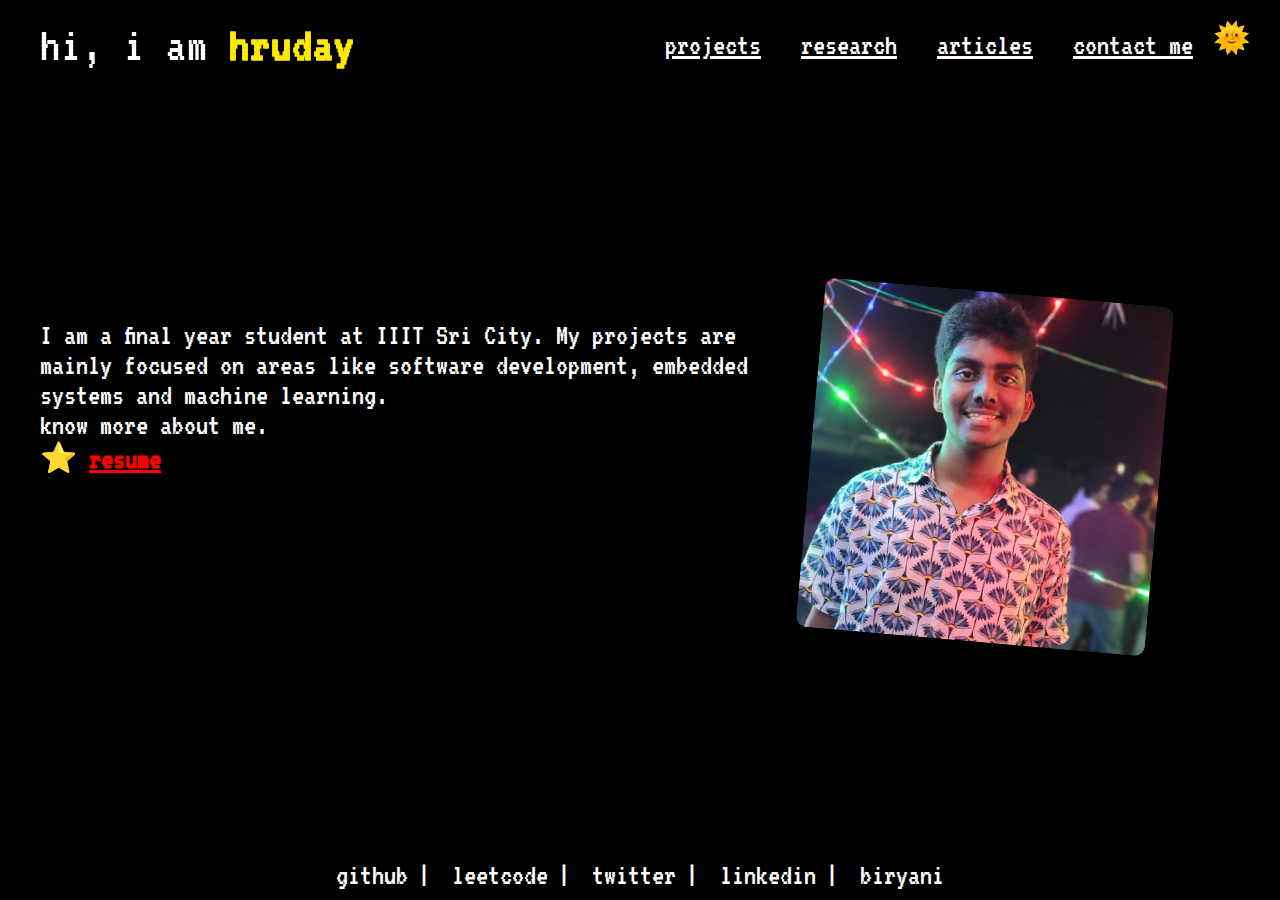
==== index.html @ 8af22229 "website revamp" ====
<!DOCTYPE html>
<html lang="en">
<head>
    <meta charset="UTF-8">
    <meta name="viewport" content="width=device-width, initial-scale=1.0">
    <link rel="preconnect" href="https://fonts.googleapis.com">
    <link rel="preconnect" href="https://fonts.gstatic.com" crossorigin>
    <link href="https://fonts.googleapis.com/css2?family=VT323&display=swap" rel="stylesheet">
    <link rel="icon" href="data:image/svg+xml,<svg xmlns=%22http://www.w3.org/2000/svg%22 viewBox=%220 0 100 100%22><text y=%22.9em%22 font-size=%2290%22>👾</text></svg>">

    <link rel="stylesheet" href="style.css">
    <title>hruday.</title>
</head>
<body>

    <!-- navbar  -->
    <div class="navbar">        
        <div class="intro">hi, i am 
            <span class="name">
                <a href="/">hruday</a>
            </span>
        </div>
        <div class="nav-elements">
            <button id="darkModeToggle" class="dark-mode-toggle">🌞</button> 
            <a href="/contact.html" class="contact">contact me</a>
            <a href="/articles.html" class="contact">articles</a>
            <a href="/research.html" class="contact">research</a>
            <a href="/projects.html" class="contact">projects</a>
        </div>
    </div>

    <!-- content -->
    <div class="body">
        <!-- <div class="about">


            <div class="abouta">i am a final year student, electronics and communication.</div>
            <div class="abouta">i mainly work on web dev, embedded systems and computer vision.</div>
            <div class="abouta">learning rn - game dev</div>
        </div>


        <div class="section">
            <div>know more about me.</div>⭐ 
            <a href="https://drive.google.com/file/d/1HcD0pKnGyK_5XUhvWXsGpqHpHE_IjP5P/view?usp=drive_link" target="_blank"style="color: red;">resume</a>
        </div>

        <div class="section">

            <div class="section-list">
                my interests :
                <span> 🏎️</span>|
                <span> 🎮</span>|
                <span> 🏓</span>|
                <span> 📽️</span>|
                <span> 🏋️</span>|
                <span> 🧳</span>
            </div>

        </div> -->
        <div class="about">
            I am a final year student at IIIT Sri City. My projects are mainly focused on areas like software development, embedded systems and machine learning.
            <div class="section">
                <div>know more about me.</div>⭐ 
                <a href="https://drive.google.com/file/d/1HcD0pKnGyK_5XUhvWXsGpqHpHE_IjP5P/view?usp=drive_link" target="_blank"style="color: red;">resume</a>
            </div>
        </div>
        <div class="image-container">

            <img  class="image" src="/hruday.jpeg" alt="its me mario">
        </div>

    </div>

    
    <div class="footer">
        <a href="https://github.com/HrudayGurijala" target="_blank">github</a>|
        <a href="https://leetcode.com/u/HrudayGurijala/" target="_blank">leetcode</a>|
        <a href="https://x.com/hrudaygg" target="_blank">twitter</a>|
        <a href="https://www.linkedin.com/in/hruday-gurijala-61b472248/" target="_blank">linkedin</a>|
        <a href="https://buymeacoffee.com/gurijalahrk" target="_blank">biryani</a>
    </div>
</body>

<script>
    document.getElementById('darkModeToggle').addEventListener('click', () => {
        // Toggle the 'dark-mode' class on the body
        document.body.classList.toggle('light-mode');
        
        // Update button icon based on theme
        const isDarkMode = document.body.classList.contains('light-mode');
        document.getElementById('darkModeToggle').textContent = isDarkMode ? '🌓' : '🌞';
    });
    
</script>
</html>
---- style.css ----
*{
    margin: 0;
    padding: 0;
    font-family: "VT323", sans-serif;
    font-weight: 400;
    font-style: normal;
    font-size: 30px;
}

/* style.css */
html{
    min-height: 100vh;
}

body {
    margin: 0;
    font-family: 'VT323', monospace;
    background-color: #000000; 
    color: #ffffff; 
    min-height: 100vh;
    display: flex;
    flex-direction: column;
}

body.light-mode {
    background-color: #ffffff;
    color: #000000;
}

body.light-mode a {
    color: #000000;
}

body.light-mode a:hover {
    color: #697565;
}

a {
    text-decoration: underline;
    color: #ffffff;
}

a:hover {
    color: #697565; 
    text-decoration: underline;
}

.name a {
    color: #FFEA00;
    font-weight: 700;
    text-decoration: none;
    font-size: 50px;
}
body.light-mode .name a{
    color: #FFEA00;
}

.navbar {
    position: sticky; /* Or use fixed */
    top: 0;
    display: flex;
    padding: 20px 0;
    background-color: #000000;
}
body.light-mode .navbar{
    background-color: #ffffff;
}

.nav-elements {
    flex: 1;
    display: block;
    padding:  0 30px;
    align-items: center;
}
body.light-mode .nav-elements{
    background-color: #ffffff;
}

.contact{
    font-size: 30px;
    cursor: pointer;
    flex: 1;
    float: right;
    padding: 5px;
    padding: 0 20px;
    padding-top: 10px;
}
.intro {
    font-size: 50px;
    letter-spacing: 1px;
    color: #FFFFFF;
    padding: 0 40px;
}
body.light-mode .intro{
    color: #000000;
}
.dark-mode-toggle {
    background: none;
    border: none;
    font-size: 30px;
    cursor: pointer;
    float: right;
}

.body {
    padding: 20px;
    flex: 1;
    display: flex;
    flex-direction: row;
    justify-content: center;
    align-items: center;
}

.about {
    height: 300px;
    /* width: 600px; */
    flex: 1;
    margin: 20px;
    display: flex;
    flex-direction: column;
}
.image-container{
    padding-right: 100px;
}
.image{
    height: 350px;
    width: 350px;
    border-radius: 3%;
    transform: rotate(5deg)
}

.section a {
    font-size: 30px;
    font-weight: bold;
    flex: 1;
}

.section-list span {
    font-size: 30px;
    margin-right: 5px;
}
.section-list span a{
    text-decoration: none;
}
/* .working{
    margin-top: 10px;
}

.working a{
    text-decoration: none;
}  */
.project{
    margin-top: 15px;
}
.project a{
    text-decoration: none;
}

.footer {
    bottom: 0;
    right: 0;
    left: 0;
    width: 100%;
    padding: 10px 0;
    text-align: center;
}

.footer a {
    margin: 0 10px;
    font-size: 30px;
    text-decoration: none;
}

.footer a:hover {
    text-decoration: none;
}
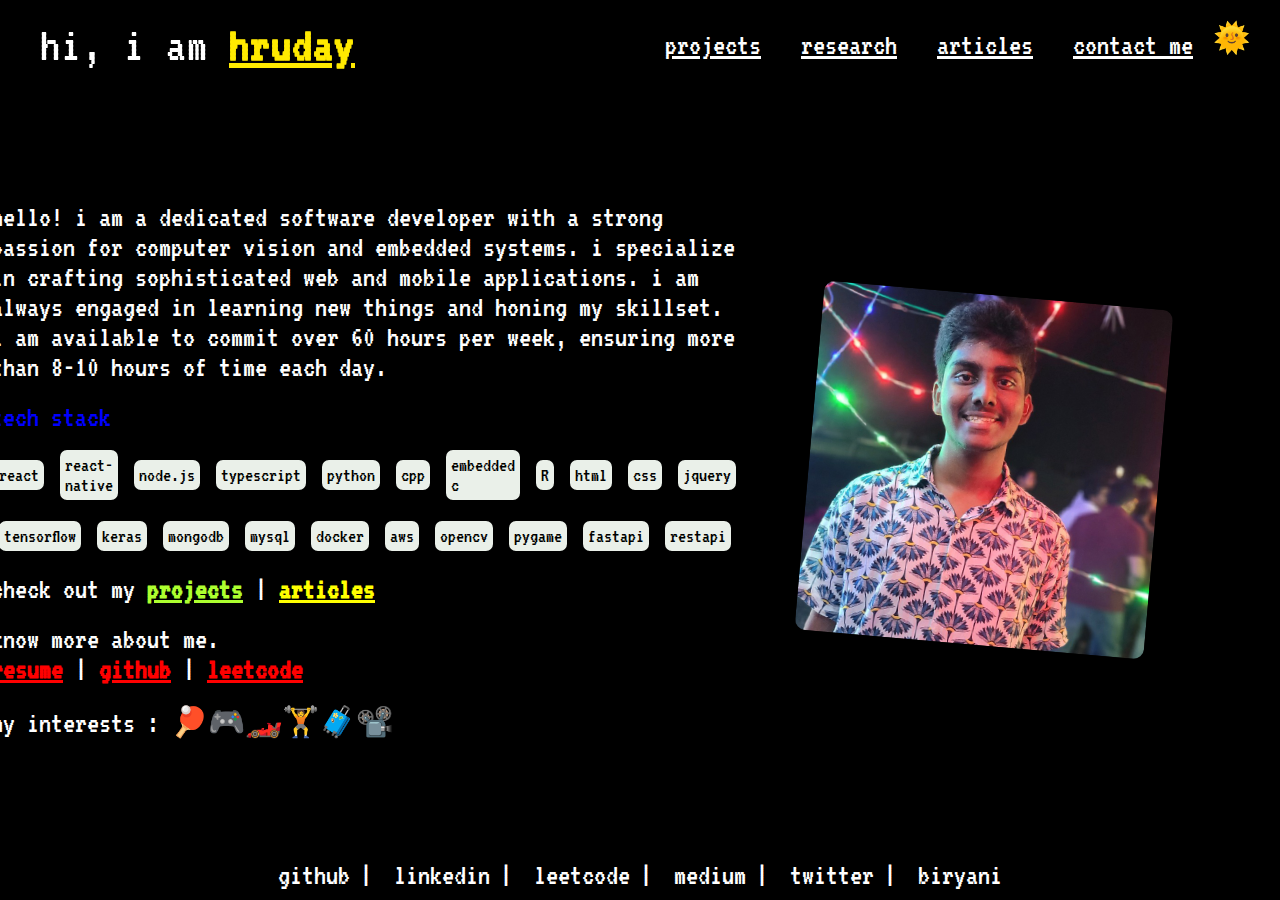
==== commit 63ee36c6: "penultimate commit v1.0" ====
--- a/index.html
+++ b/index.html
@@ -6,14 +6,13 @@
     <link rel="preconnect" href="https://fonts.googleapis.com">
     <link rel="preconnect" href="https://fonts.gstatic.com" crossorigin>
     <link href="https://fonts.googleapis.com/css2?family=VT323&display=swap" rel="stylesheet">
+    <link rel="stylesheet" href="style.css">
     <link rel="icon" href="data:image/svg+xml,<svg xmlns=%22http://www.w3.org/2000/svg%22 viewBox=%220 0 100 100%22><text y=%22.9em%22 font-size=%2290%22>👾</text></svg>">
-
-    <link rel="stylesheet" href="style.css">
     <title>hruday.</title>
 </head>
 <body>
 
-    <!-- navbar  -->
+    <!-- navbar -->
     <div class="navbar">        
         <div class="intro">hi, i am 
             <span class="name">
@@ -31,66 +30,116 @@
 
     <!-- content -->
     <div class="body">
-        <!-- <div class="about">
-
-
-            <div class="abouta">i am a final year student, electronics and communication.</div>
-            <div class="abouta">i mainly work on web dev, embedded systems and computer vision.</div>
-            <div class="abouta">learning rn - game dev</div>
+        <div class="about">
+            hello! i am a dedicated software developer with a strong passion for computer vision and embedded systems. i specialize in crafting sophisticated web and mobile applications. i am always engaged in learning new things and honing my skillset. i am available to commit over 60 hours per week, ensuring more than 8-10 hours of time each day. 
+            <!-- <div class="section">
+                <img width="" src="https://github-readme-stats.vercel.app/api/top-langs/?username=HrudayGurijala&layout=compact&hide_title=1&card_width=300&hide=html" alt="Top language used in my repos" />
+            </div> -->
+            <div class="section">
+                <p style="color: blue;">tech stack</p>
+                <div class="card-tags">
+                    <p class="tag">react</p>
+                    <p class="tag">react-native</p>
+                    <p class="tag">node.js</p>
+                    <p class="tag">typescript</p>
+                    <p class="tag">python</p>
+                    <p class="tag">cpp</p>
+                    <p class="tag">embedded c</p>
+                    <p class="tag">R</p>
+                    <p class="tag">html</p>
+                    <p class="tag">css</p>
+                    <p class="tag">jquery</p>
+                </div>
+                <div class="card-tags">
+                    <p class="tag">tensorflow</p>
+                    <p class="tag">keras</p>
+                    <p class="tag">mongodb</p>
+                    <p class="tag">mysql</p>
+                    <p class="tag">docker</p>
+                    <p class="tag">aws</p>
+                    <p class="tag">opencv</p>
+                    <p class="tag">pygame</p>
+                    <p class="tag">fastapi</p>
+                    <p class="tag">restapi</p>
+                </div>
+            </div>
+            <div class="section">
+                check out my <a href="/projects.html" style="color: greenyellow;">projects</a> |
+                <a href="/articles.html" style="color: yellow;">articles</a> 
+            </div>
+            
+            <div class="section">
+                <div>know more about me.</div> 
+                <a href="https://drive.google.com/file/d/1YWACPNla4M6Yv0a2W__RfoY5WJqYKq2-/view?usp=sharing" target="_blank" style="color: red;">resume</a> |
+                <a href="https://github.com/HrudayGurijala" target="_blank" style="color: red;">github</a> |
+                <a href="https://leetcode.com/u/HrudayGurijala/" target="_blank" style="color: red;">leetcode</a>
+                
+            </div>
+            
+                        <div class="section">
+                            my interests : 🏓🎮🏎️🏋️🧳📽️
+                        </div>
         </div>
 
-
-        <div class="section">
-            <div>know more about me.</div>⭐ 
-            <a href="https://drive.google.com/file/d/1HcD0pKnGyK_5XUhvWXsGpqHpHE_IjP5P/view?usp=drive_link" target="_blank"style="color: red;">resume</a>
-        </div>
-
-        <div class="section">
-
-            <div class="section-list">
-                my interests :
-                <span> 🏎️</span>|
-                <span> 🎮</span>|
-                <span> 🏓</span>|
-                <span> 📽️</span>|
-                <span> 🏋️</span>|
-                <span> 🧳</span>
-            </div>
-
-        </div> -->
-        <div class="about">
-            I am a final year student at IIIT Sri City. My projects are mainly focused on areas like software development, embedded systems and machine learning.
-            <div class="section">
-                <div>know more about me.</div>⭐ 
-                <a href="https://drive.google.com/file/d/1HcD0pKnGyK_5XUhvWXsGpqHpHE_IjP5P/view?usp=drive_link" target="_blank"style="color: red;">resume</a>
+        <!-- Flipping image container -->
+        <div class="image-container">
+            <div class="flip-card">
+                <div class="flip-card-inner">
+                    <div class="flip-card-front">
+                        <img class="image" src="/hruday.jpeg" alt="Image 1">
+                    </div>
+                    <div class="flip-card-back">
+                        <img class="image" src="/image.png" alt="Image 2">
+                    </div>
+                </div>
             </div>
         </div>
-        <div class="image-container">
-
-            <img  class="image" src="/hruday.jpeg" alt="its me mario">
-        </div>
-
     </div>
 
-    
+    <!-- footer -->
     <div class="footer">
         <a href="https://github.com/HrudayGurijala" target="_blank">github</a>|
+        <a href="https://www.linkedin.com/in/hruday-gurijala-61b472248/" target="_blank">linkedin</a>|
         <a href="https://leetcode.com/u/HrudayGurijala/" target="_blank">leetcode</a>|
+        <a href="https://medium.com/@gurijalahruday" target="_blank">medium</a>|
         <a href="https://x.com/hrudaygg" target="_blank">twitter</a>|
-        <a href="https://www.linkedin.com/in/hruday-gurijala-61b472248/" target="_blank">linkedin</a>|
         <a href="https://buymeacoffee.com/gurijalahrk" target="_blank">biryani</a>
     </div>
 </body>
 
 <script>
+    //document.getElementById('darkModeToggle').addEventListener('click', () => {
+    //    document.body.classList.toggle('light-mode');
+    //    const isDarkMode = document.body.classList.contains('light-mode');
+    //    document.getElementById('darkModeToggle').textContent = isDarkMode ? '🌓' : '🌞';
+    //});
+
     document.getElementById('darkModeToggle').addEventListener('click', () => {
-        // Toggle the 'dark-mode' class on the body
+        // Toggle the 'light-mode' class
         document.body.classList.toggle('light-mode');
-        
-        // Update button icon based on theme
-        const isDarkMode = document.body.classList.contains('light-mode');
-        document.getElementById('darkModeToggle').textContent = isDarkMode ? '🌓' : '🌞';
+    
+        // Check if 'light-mode' is active
+        const isLightMode = document.body.classList.contains('light-mode');
+    
+        // Update the toggle button text
+        document.getElementById('darkModeToggle').textContent = isLightMode ? '🌓' : '🌞';
+    
+        // Save the current theme in localStorage
+        localStorage.setItem('theme', isLightMode ? 'light' : 'dark');
+    });
+    
+    // Apply the saved theme on page load
+    window.addEventListener('DOMContentLoaded', () => {
+        const savedTheme = localStorage.getItem('theme');
+    
+        if (savedTheme === 'light') {
+            document.body.classList.add('light-mode');
+            document.getElementById('darkModeToggle').textContent = '🌓';
+        } else {
+            document.body.classList.remove('light-mode');
+            document.getElementById('darkModeToggle').textContent = '🌞';
+        }
     });
     
 </script>
-</html>+</html>
--- a/style.css
+++ b/style.css
@@ -1,4 +1,4 @@
-*{
+* {
     margin: 0;
     padding: 0;
     font-family: "VT323", sans-serif;
@@ -8,7 +8,7 @@
 }
 
 /* style.css */
-html{
+html {
     min-height: 100vh;
 }
 
@@ -48,35 +48,34 @@
 .name a {
     color: #FFEA00;
     font-weight: 700;
-    text-decoration: none;
+    text-decoration: underline;
     font-size: 50px;
 }
-body.light-mode .name a{
+
+body.light-mode .name a {
     color: #FFEA00;
 }
 
 .navbar {
-    position: sticky; /* Or use fixed */
+    position: sticky; 
     top: 0;
     display: flex;
     padding: 20px 0;
     background-color: #000000;
 }
-body.light-mode .navbar{
+
+body.light-mode .navbar {
     background-color: #ffffff;
 }
 
 .nav-elements {
     flex: 1;
     display: block;
-    padding:  0 30px;
-    align-items: center;
-}
-body.light-mode .nav-elements{
-    background-color: #ffffff;
-}
-
-.contact{
+    padding: 0 30px;
+    align-items: center;
+}
+
+.contact {
     font-size: 30px;
     cursor: pointer;
     flex: 1;
@@ -85,15 +84,18 @@
     padding: 0 20px;
     padding-top: 10px;
 }
+
 .intro {
     font-size: 50px;
     letter-spacing: 1px;
     color: #FFFFFF;
     padding: 0 40px;
 }
-body.light-mode .intro{
+
+body.light-mode .intro {
     color: #000000;
 }
+
 .dark-mode-toggle {
     background: none;
     border: none;
@@ -112,21 +114,86 @@
 }
 
 .about {
-    height: 300px;
-    /* width: 600px; */
     flex: 1;
     margin: 20px;
     display: flex;
     flex-direction: column;
 }
-.image-container{
+/* Flipping card styles */
+.image-container {
+    display: flex;
+    justify-content: center;
+    align-items: center;
+    margin: 50px;
+}
+
+.flip-card {
+    background-color: transparent;
+    width: 350px;
+    height: 350px;
+    perspective: 1000px; /* Allows the 3D effect */
+}
+
+.flip-card-inner {
+    position: relative;
+    width: 100%;
+    height: 100%;
+    text-align: center;
+    transition: transform 0.6s;
+    transform-style: preserve-3d;
+}
+
+.flip-card:hover .flip-card-inner {
+    transform: rotateY(180deg); /* Flips the card */
+}
+
+.flip-card-front,
+.flip-card-back {
+    position: absolute;
+    width: 100%;
+    height: 100%;
+    backface-visibility: hidden; /* Hides the back side when facing front */
+    border-radius: 10px;
+}
+
+.flip-card-front {
+    display: flex;
+    justify-content: center;
+    align-items: center;
+}
+
+.flip-card-back {
+    transform: rotateY(180deg); /* Positions the back side */
+    display: flex;
+    justify-content: center;
+    align-items: center;
+}
+
+.image {
+    height: 100%;
+    width: 100%;
+    border-radius: 10px;
+}
+
+/* Updated styles for image-container */
+.image-container {
     padding-right: 100px;
-}
-.image{
+    display: flex; /* Ensures images are side by side */
+    gap: 20px; /* Adds space between images */
+}
+
+.image {
     height: 350px;
     width: 350px;
     border-radius: 3%;
-    transform: rotate(5deg)
+    transform: rotate(5deg);
+}
+.section{
+    margin-top: 20px;
+
+}
+.section img{
+    padding-left: 300px;
 }
 
 .section a {
@@ -135,26 +202,155 @@
     flex: 1;
 }
 
-.section-list span {
-    font-size: 30px;
-    margin-right: 5px;
-}
-.section-list span a{
-    text-decoration: none;
-}
-/* .working{
+
+/* projects */
+
+.project {
+    padding: 20px;
+    flex: 1;
+}
+
+.project h1{
+    padding: 0 20px;
+    font-size: 40px;
+    font-weight: 200;
+}
+.card-container{
+    display: grid;
+    grid-template-columns: repeat(2, 400px); /* Two cards per row, responsive */
+    gap: 100px; /* Space between cards */
+    padding: 10px; /* Padding around the container */
+    justify-content: center;
+}
+
+.cards {
+    width: 400px; /* Ensures cards fit within the grid column */
+    height: 500px; /* Fixed height for each card */
+    border: 1px solid #FFEA00; /* Border for visualization */
+    border-radius: 10px; /* Rounded corners */
+    box-shadow: 0 4px 6px rgba(0, 0, 0, 0.1); /* Shadow for depth */
+}
+
+.card-image {
+    width: 400px;
+    height: 250px;
+    background-color: #697565;
+    border-radius: 10px 10px 0 0 ;
+}
+.card-image img{
+    width: 400px;
+    height: 250px;
+    border-radius: 10px 10px 0 0 ;
+
+}
+
+.card-title h3{
+    font-size: 30px;
+    padding:0 15px;
+}
+
+.card-description{
+    word-wrap: break-word; /* Ensures long words wrap to the next line */
+    overflow-wrap: break-word; /* Compatibility for browsers */
+    white-space: normal; /* Ensures the text wraps instead of staying in one line */
+    color: #697565;
+    padding: 0 15px;
+}
+
+.card-tags {
+    display: flex;
+    margin-top: 15px;
+    justify-content: center;
+    align-items: center;
+    gap: 10px;
+    word-wrap: break-word; /* Ensures long words wrap to the next line */
+    overflow-wrap: break-word; 
+}
+
+.card-tags p {
+    background-color: #eaf0e9;
+    padding: 5px;
+    font-size: 20px;
+    color: #000000;
+    border-radius: 10px;
+    border: solid #000000;
+}
+
+.card-buttons {
+    padding: 0 30px;
+    margin-top: 15px;
+    margin-bottom: 50px;
+    display: flex;
+    justify-content: center;
+    align-items: center;
+    gap: 50px;
+}
+.card-buttons button{
+    background-color: #FFEA00;
+    padding:  7px 20px;
+    border-radius: 20px;
+}
+
+/* research */
+
+
+.research {
+    padding: 20px;
+    flex: 1;
+}
+
+.research h1{
+    padding: 0 20px;
+    font-size: 40px;
+    font-weight: 200;
+}
+
+.research-element {
+    margin-top: 30px;
+    display: flex;
+    flex-direction: row;
+    padding: 0 20px;
+}
+
+.research-content{
+    flex: 1;
+}
+.research-image img{
+    height: 300px;
+    width: 300px;
+    background-color: #697565;
+    border-radius: 10px;
+}
+
+
+
+.contact-content{
+    width: 700px;
+    padding-left: 20px;
+}
+
+.contact-content h1{
+    font-size: 60px;
+    color: aqua;
+}
+
+.contact-mail a{
+    font-size: 25px;
+    color: #697565;
     margin-top: 10px;
 }
 
-.working a{
-    text-decoration: none;
-}  */
-.project{
-    margin-top: 15px;
-}
-.project a{
-    text-decoration: none;
-}
+
+
+
+
+
+
+
+
+
+
+
 
 .footer {
     bottom: 0;
@@ -173,4 +369,4 @@
 
 .footer a:hover {
     text-decoration: none;
-}+}
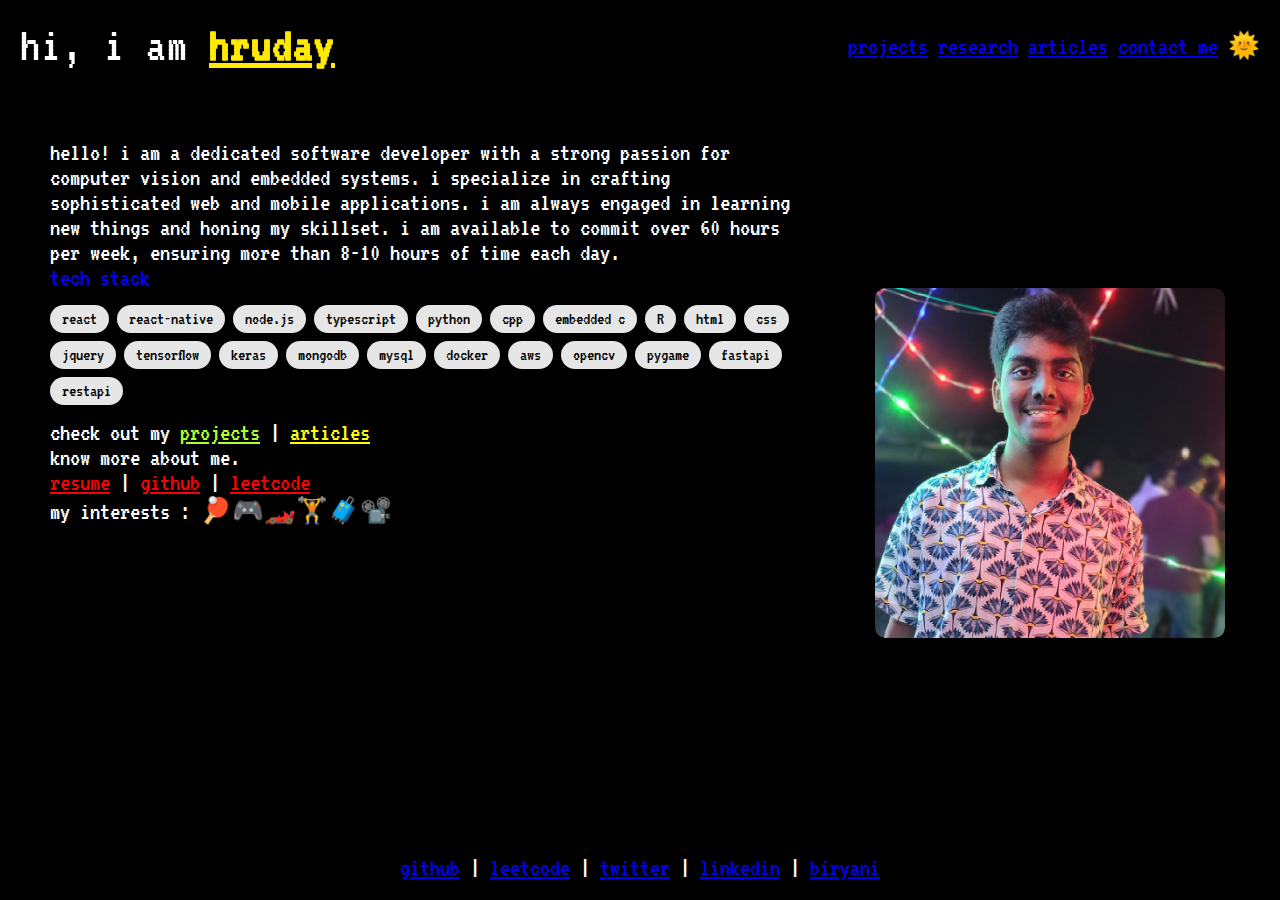
==== commit 323ee46f: "added responsiveness" ====
--- a/index.html
+++ b/index.html
@@ -20,21 +20,18 @@
             </span>
         </div>
         <div class="nav-elements">
+            <a href="/projects.html" class="contact">projects</a>
+            <a href="/research.html" class="contact">research</a>
+            <a href="/articles.html" class="contact">articles</a>
+            <a href="/contact.html" class="contact">contact me</a>
             <button id="darkModeToggle" class="dark-mode-toggle">🌞</button> 
-            <a href="/contact.html" class="contact">contact me</a>
-            <a href="/articles.html" class="contact">articles</a>
-            <a href="/research.html" class="contact">research</a>
-            <a href="/projects.html" class="contact">projects</a>
         </div>
     </div>
 
     <!-- content -->
-    <div class="body">
+    <div class="body" style="margin: 10px;">
         <div class="about">
             hello! i am a dedicated software developer with a strong passion for computer vision and embedded systems. i specialize in crafting sophisticated web and mobile applications. i am always engaged in learning new things and honing my skillset. i am available to commit over 60 hours per week, ensuring more than 8-10 hours of time each day. 
-            <!-- <div class="section">
-                <img width="" src="https://github-readme-stats.vercel.app/api/top-langs/?username=HrudayGurijala&layout=compact&hide_title=1&card_width=300&hide=html" alt="Top language used in my repos" />
-            </div> -->
             <div class="section">
                 <p style="color: blue;">tech stack</p>
                 <div class="card-tags">
@@ -49,8 +46,6 @@
                     <p class="tag">html</p>
                     <p class="tag">css</p>
                     <p class="tag">jquery</p>
-                </div>
-                <div class="card-tags">
                     <p class="tag">tensorflow</p>
                     <p class="tag">keras</p>
                     <p class="tag">mongodb</p>
@@ -76,9 +71,9 @@
                 
             </div>
             
-                        <div class="section">
-                            my interests : 🏓🎮🏎️🏋️🧳📽️
-                        </div>
+            <div class="section">
+                my interests : 🏓🎮🏎️🏋️🧳📽️
+            </div>
         </div>
 
         <!-- Flipping image container -->
@@ -98,40 +93,24 @@
 
     <!-- footer -->
     <div class="footer">
-        <a href="https://github.com/HrudayGurijala" target="_blank">github</a>|
-        <a href="https://www.linkedin.com/in/hruday-gurijala-61b472248/" target="_blank">linkedin</a>|
-        <a href="https://leetcode.com/u/HrudayGurijala/" target="_blank">leetcode</a>|
-        <a href="https://medium.com/@gurijalahruday" target="_blank">medium</a>|
-        <a href="https://x.com/hrudaygg" target="_blank">twitter</a>|
+        <a href="https://github.com/HrudayGurijala" target="_blank">github</a> |
+        <a href="https://leetcode.com/u/HrudayGurijala/" target="_blank">leetcode</a> |
+        <a href="https://x.com/hrudaygg" target="_blank">twitter</a> |
+        <a href="https://www.linkedin.com/in/hruday-gurijala-61b472248/" target="_blank">linkedin</a> |
         <a href="https://buymeacoffee.com/gurijalahrk" target="_blank">biryani</a>
     </div>
 </body>
 
 <script>
-    //document.getElementById('darkModeToggle').addEventListener('click', () => {
-    //    document.body.classList.toggle('light-mode');
-    //    const isDarkMode = document.body.classList.contains('light-mode');
-    //    document.getElementById('darkModeToggle').textContent = isDarkMode ? '🌓' : '🌞';
-    //});
-
     document.getElementById('darkModeToggle').addEventListener('click', () => {
-        // Toggle the 'light-mode' class
         document.body.classList.toggle('light-mode');
-    
-        // Check if 'light-mode' is active
         const isLightMode = document.body.classList.contains('light-mode');
-    
-        // Update the toggle button text
         document.getElementById('darkModeToggle').textContent = isLightMode ? '🌓' : '🌞';
-    
-        // Save the current theme in localStorage
         localStorage.setItem('theme', isLightMode ? 'light' : 'dark');
     });
-    
-    // Apply the saved theme on page load
+
     window.addEventListener('DOMContentLoaded', () => {
         const savedTheme = localStorage.getItem('theme');
-    
         if (savedTheme === 'light') {
             document.body.classList.add('light-mode');
             document.getElementById('darkModeToggle').textContent = '🌓';
@@ -140,6 +119,5 @@
             document.getElementById('darkModeToggle').textContent = '🌞';
         }
     });
-    
 </script>
 </html>
--- a/style.css
+++ b/style.css
@@ -4,10 +4,9 @@
     font-family: "VT323", sans-serif;
     font-weight: 400;
     font-style: normal;
-    font-size: 30px;
-}
-
-/* style.css */
+    font-size: clamp(16px, 2vw, 30px);
+}
+
 html {
     min-height: 100vh;
 }
@@ -27,111 +26,158 @@
     color: #000000;
 }
 
-body.light-mode a {
-    color: #000000;
-}
-
-body.light-mode a:hover {
-    color: #697565;
-}
-
-a {
-    text-decoration: underline;
-    color: #ffffff;
-}
-
-a:hover {
-    color: #697565; 
-    text-decoration: underline;
+/* Navbar styles */
+.navbar {
+    position: sticky;
+    top: 0;
+    display: flex;
+    padding: 20px;
+    background-color: #000000;
+    z-index: 1000;
+    justify-content: space-between;
+    align-items: center;
+    flex-wrap: wrap;
+    gap: 10px;
+}
+
+.intro {
+    font-size: clamp(30px, 4vw, 50px);
+    letter-spacing: 1px;
 }
 
 .name a {
     color: #FFEA00;
     font-weight: 700;
     text-decoration: underline;
-    font-size: 50px;
-}
-
-body.light-mode .name a {
+    font-size: clamp(35px, 5vw, 50px);
+}
+
+/* Card Container and Cards */
+.card-container {
+    display: grid;
+    grid-template-columns: repeat(auto-fit, minmax(350px, 400px));
+    gap: 40px;
+    justify-content: center;
+    padding: 20px;
+}
+
+.cards {
+    background: rgba(255, 255, 255, 0.05);
+    border: 1px solid rgba(255, 234, 0, 0.3);
+    border-radius: 15px;
+    overflow: hidden;
+    transition: transform 0.3s ease, box-shadow 0.3s ease;
+    height: auto;
+    min-height: 500px;
+    backdrop-filter: blur(5px);
+    box-shadow: 0 4px 15px rgba(0, 0, 0, 0.1);
+}
+
+.cards:hover {
+    transform: translateY(-5px);
+    box-shadow: 0 8px 25px rgba(255, 234, 0, 0.2);
+}
+
+.card-image {
+    width: 100%;
+    height: 250px;
+    overflow: hidden;
+}
+
+.card-image img {
+    width: 100%;
+    height: 100%;
+    object-fit: cover;
+    transition: transform 0.3s ease;
+}
+
+.cards:hover .card-image img {
+    transform: scale(1.05);
+}
+
+.card-content {
+    padding: 20px;
+}
+
+h1 {
+    font-size: clamp(2.5rem, 4vw, 3.5rem);
     color: #FFEA00;
-}
-
-.navbar {
-    position: sticky; 
-    top: 0;
-    display: flex;
-    padding: 20px 0;
-    background-color: #000000;
-}
-
-body.light-mode .navbar {
-    background-color: #ffffff;
-}
-
-.nav-elements {
-    flex: 1;
-    display: block;
-    padding: 0 30px;
-    align-items: center;
-}
-
-.contact {
-    font-size: 30px;
+    margin-bottom: 2rem;
+    text-align: center;
+}
+
+.card-title h3 {
+    font-size: clamp(24px, 2.5vw, 30px);
+    margin-bottom: 10px;
+    color: #FFEA00;
+}
+
+.card-description {
+    color: #a0a0a0;
+    margin-bottom: 15px;
+    line-height: 1.4;
+}
+
+.card-tags {
+    display: flex;
+    flex-wrap: wrap;
+    gap: 8px;
+    margin: 15px 0;
+    justify-content: flex-start;
+}
+
+.card-tags p {
+    background-color: rgba(255, 255, 255, 0.9);
+    color: #000000;
+    padding: 5px 12px;
+    border-radius: 20px;
+    font-size: clamp(14px, 1.5vw, 18px);
+    border: none;
+    transition: all 0.3s ease;
+}
+
+.card-tags p:hover {
+    transform: translateY(-2px);
+    box-shadow: 0 2px 8px rgba(255, 255, 255, 0.2);
+}
+
+.card-buttons {
+    display: flex;
+    gap: 20px;
+    justify-content: center;
+    margin-top: 20px;
+}
+
+.card-buttons button {
+    background-color: #FFEA00;
+    padding: 8px 25px;
+    border-radius: 25px;
+    border: none;
     cursor: pointer;
-    flex: 1;
-    float: right;
-    padding: 5px;
-    padding: 0 20px;
-    padding-top: 10px;
-}
-
-.intro {
-    font-size: 50px;
-    letter-spacing: 1px;
-    color: #FFFFFF;
-    padding: 0 40px;
-}
-
-body.light-mode .intro {
-    color: #000000;
-}
-
-.dark-mode-toggle {
-    background: none;
-    border: none;
-    font-size: 30px;
-    cursor: pointer;
-    float: right;
-}
-
-.body {
-    padding: 20px;
-    flex: 1;
-    display: flex;
-    flex-direction: row;
+    transition: all 0.3s ease;
+    font-weight: 500;
+}
+
+.card-buttons button:hover {
+    transform: translateY(-2px);
+    box-shadow: 0 4px 12px rgba(255, 234, 0, 0.3);
+}
+
+/* Image Container with Flip Animation */
+.image-container {
+    display: flex;
     justify-content: center;
     align-items: center;
-}
-
-.about {
-    flex: 1;
-    margin: 20px;
-    display: flex;
-    flex-direction: column;
-}
-/* Flipping card styles */
-.image-container {
-    display: flex;
-    justify-content: center;
-    align-items: center;
-    margin: 50px;
+    padding: 25px;
+    max-width: 350px;
+    width: 100%;
 }
 
 .flip-card {
     background-color: transparent;
     width: 350px;
     height: 350px;
-    perspective: 1000px; /* Allows the 3D effect */
+    perspective: 1000px;
 }
 
 .flip-card-inner {
@@ -139,12 +185,12 @@
     width: 100%;
     height: 100%;
     text-align: center;
-    transition: transform 0.6s;
+    transition: transform 0.8s;
     transform-style: preserve-3d;
 }
 
 .flip-card:hover .flip-card-inner {
-    transform: rotateY(180deg); /* Flips the card */
+    transform: rotateY(180deg);
 }
 
 .flip-card-front,
@@ -152,221 +198,201 @@
     position: absolute;
     width: 100%;
     height: 100%;
-    backface-visibility: hidden; /* Hides the back side when facing front */
+    backface-visibility: hidden;
     border-radius: 10px;
-}
-
-.flip-card-front {
+    overflow: hidden;
+}
+
+.flip-card-back {
+    transform: rotateY(180deg);
+}
+
+.image {
+    width: 100%;
+    height: 100%;
+    object-fit: cover;
+    border-radius: 10px;
+}
+
+.dark-mode-toggle{
+    background-color: #000000;
+    border: #000000;
+}
+
+/* Media Queries */
+@media (max-width: 768px) {
+    .card-container {
+        grid-template-columns: minmax(300px, 1fr);
+        padding: 10px;
+        margin:10px;
+    }
+
+    .cards {
+        margin: 0 auto;
+        width: 100%;
+        max-width: 400px;
+    }
+
+    .image-container {
+        padding: 15px;
+    }
+
+    .flip-card {
+        width: 100%;
+        max-width: 300px;
+        height: 300px;
+    }
+
+    .card-buttons {
+        flex-direction: row;
+        gap: 15px;
+    }
+}
+
+@media (max-width: 480px) {
+    .card-tags {
+        justify-content: center;
+    }
+
+    .card-buttons {
+        flex-direction: column;
+        align-items: center;
+    }
+
+    .card-buttons button {
+        width: 80%;
+    }
+}
+
+/* Utility classes and other styles remain unchanged */
+.body {
+    padding: 20px;
+    flex: 1;
+    display: flex;
+    gap: 30px;
+    max-width: 1400px;
+    margin: 0 auto;
+}
+
+.about {
+    flex: 1;
+    margin: 20px;
+}
+
+.footer {
+    padding: 20px;
+    text-align: center;
+}
+
+/* Dark/Light mode specific styles */
+body.light-mode .navbar {
+    background-color: #ffffff;
+}
+
+body.light-mode .dark-mode-toggle{
+    background-color: #ffffff;
+    border: #ffffff;
+}
+
+body.light-mode .cards {
+    background: rgba(0, 0, 0, 0.02);
+    border-color: rgba(255, 234, 0, 0.5);
+}
+/* Keep the existing body styles */
+.body {
+    padding: 20px;
+    flex: 1;
+    display: flex;
+    gap: 30px;
+    max-width: 1400px;
+    margin: 0 auto;
+}
+
+/* Image container styles */
+.image-container {
     display: flex;
     justify-content: center;
     align-items: center;
-}
-
-.flip-card-back {
-    transform: rotateY(180deg); /* Positions the back side */
-    display: flex;
-    justify-content: center;
-    align-items: center;
-}
-
-.image {
-    height: 100%;
-    width: 100%;
-    border-radius: 10px;
-}
-
-/* Updated styles for image-container */
-.image-container {
-    padding-right: 100px;
-    display: flex; /* Ensures images are side by side */
-    gap: 20px; /* Adds space between images */
-}
-
-.image {
+    padding: 25px;
+    max-width: 350px;
+    width: 100%;
+}
+
+.flip-card {
+    background-color: transparent;
+    width: 350px;
     height: 350px;
-    width: 350px;
-    border-radius: 3%;
-    transform: rotate(5deg);
-}
-.section{
-    margin-top: 20px;
-
-}
-.section img{
-    padding-left: 300px;
-}
-
-.section a {
-    font-size: 30px;
-    font-weight: bold;
+    perspective: 1000px;
+}
+
+/* About section styles */
+.about {
     flex: 1;
-}
-
-
-/* projects */
-
-.project {
-    padding: 20px;
-    flex: 1;
-}
-
-.project h1{
-    padding: 0 20px;
-    font-size: 40px;
-    font-weight: 200;
-}
-.card-container{
-    display: grid;
-    grid-template-columns: repeat(2, 400px); /* Two cards per row, responsive */
-    gap: 100px; /* Space between cards */
-    padding: 10px; /* Padding around the container */
-    justify-content: center;
-}
-
-.cards {
-    width: 400px; /* Ensures cards fit within the grid column */
-    height: 500px; /* Fixed height for each card */
-    border: 1px solid #FFEA00; /* Border for visualization */
-    border-radius: 10px; /* Rounded corners */
-    box-shadow: 0 4px 6px rgba(0, 0, 0, 0.1); /* Shadow for depth */
-}
-
-.card-image {
-    width: 400px;
-    height: 250px;
-    background-color: #697565;
-    border-radius: 10px 10px 0 0 ;
-}
-.card-image img{
-    width: 400px;
-    height: 250px;
-    border-radius: 10px 10px 0 0 ;
-
-}
-
-.card-title h3{
-    font-size: 30px;
-    padding:0 15px;
-}
-
-.card-description{
-    word-wrap: break-word; /* Ensures long words wrap to the next line */
-    overflow-wrap: break-word; /* Compatibility for browsers */
-    white-space: normal; /* Ensures the text wraps instead of staying in one line */
-    color: #697565;
-    padding: 0 15px;
-}
-
-.card-tags {
-    display: flex;
-    margin-top: 15px;
-    justify-content: center;
-    align-items: center;
-    gap: 10px;
-    word-wrap: break-word; /* Ensures long words wrap to the next line */
-    overflow-wrap: break-word; 
-}
-
-.card-tags p {
-    background-color: #eaf0e9;
-    padding: 5px;
-    font-size: 20px;
-    color: #000000;
-    border-radius: 10px;
-    border: solid #000000;
-}
-
-.card-buttons {
-    padding: 0 30px;
-    margin-top: 15px;
-    margin-bottom: 50px;
-    display: flex;
-    justify-content: center;
-    align-items: center;
-    gap: 50px;
-}
-.card-buttons button{
-    background-color: #FFEA00;
-    padding:  7px 20px;
-    border-radius: 20px;
-}
-
-/* research */
-
-
-.research {
-    padding: 20px;
-    flex: 1;
-}
-
-.research h1{
-    padding: 0 20px;
-    font-size: 40px;
-    font-weight: 200;
-}
-
-.research-element {
-    margin-top: 30px;
-    display: flex;
-    flex-direction: row;
-    padding: 0 20px;
-}
-
-.research-content{
-    flex: 1;
-}
-.research-image img{
-    height: 300px;
-    width: 300px;
-    background-color: #697565;
-    border-radius: 10px;
-}
-
-
-
-.contact-content{
-    width: 700px;
-    padding-left: 20px;
-}
-
-.contact-content h1{
-    font-size: 60px;
-    color: aqua;
-}
-
-.contact-mail a{
-    font-size: 25px;
-    color: #697565;
-    margin-top: 10px;
-}
-
-
-
-
-
-
-
-
-
-
-
-
-
-.footer {
-    bottom: 0;
-    right: 0;
-    left: 0;
-    width: 100%;
-    padding: 10px 0;
-    text-align: center;
-}
-
-.footer a {
-    margin: 0 10px;
-    font-size: 30px;
-    text-decoration: none;
-}
-
-.footer a:hover {
-    text-decoration: none;
-}
+    margin: 20px;
+}
+
+/* Media query for tablets and smaller screens */
+@media (max-width: 768px) {
+    .body {
+        flex-direction: column;
+        align-items: center;
+        padding: 10px;
+    }
+
+    .image-container {
+        order: -1; /* This moves the image container to the top */
+        max-width: 100%;
+        padding: 15px;
+    }
+
+    .flip-card {
+        width: 300px;
+        height: 300px;
+    }
+
+    .about {
+        width: 100%;
+        margin: 10px;
+        text-align: center;
+    }
+
+    .section {
+        display: flex;
+        flex-direction: 'center';
+        align-items: center;
+        gap: 10px;
+    }
+
+    .card-tags {
+        justify-content: center;
+    }
+}
+
+/* Media query for mobile devices */
+@media (max-width: 480px) {
+    .body {
+        padding: 5px;
+    }
+
+    .image-container {
+        padding: 10px;
+    }
+
+    .flip-card {
+        width: 250px;
+        height: 250px;
+    }
+
+    .about {
+        margin: 5px;
+    }
+
+    .card-tags {
+        gap: 5px;
+    }
+
+    .card-tags p {
+        font-size: clamp(12px, 1.2vw, 16px);
+        padding: 4px 10px;
+    }
+}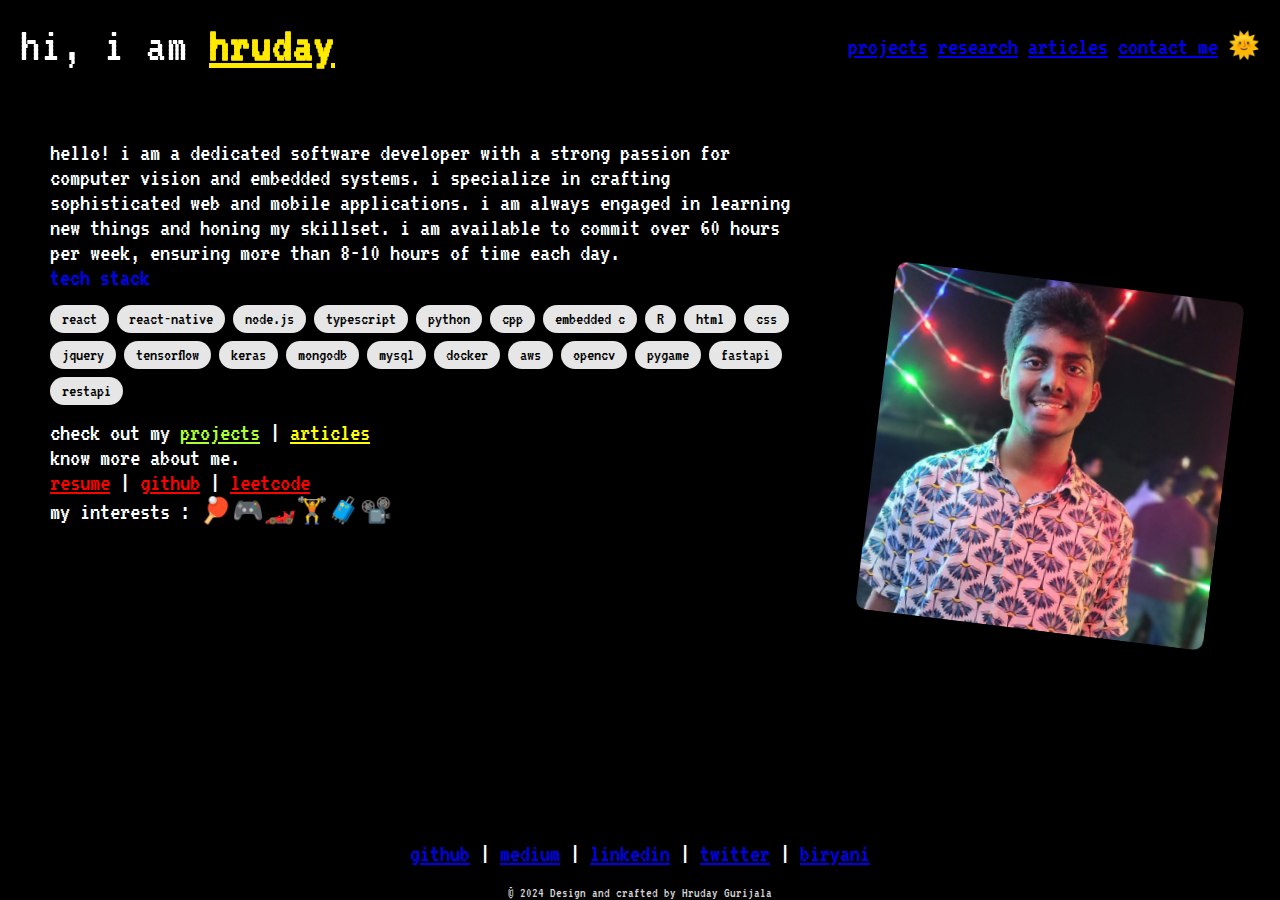
==== commit 9872d094: "final commit v1.0" ====
--- a/index.html
+++ b/index.html
@@ -1,5 +1,6 @@
 <!DOCTYPE html>
 <html lang="en">
+
 <head>
     <meta charset="UTF-8">
     <meta name="viewport" content="width=device-width, initial-scale=1.0">
@@ -7,14 +8,16 @@
     <link rel="preconnect" href="https://fonts.gstatic.com" crossorigin>
     <link href="https://fonts.googleapis.com/css2?family=VT323&display=swap" rel="stylesheet">
     <link rel="stylesheet" href="style.css">
-    <link rel="icon" href="data:image/svg+xml,<svg xmlns=%22http://www.w3.org/2000/svg%22 viewBox=%220 0 100 100%22><text y=%22.9em%22 font-size=%2290%22>👾</text></svg>">
+    <link rel="icon"
+        href="data:image/svg+xml,<svg xmlns=%22http://www.w3.org/2000/svg%22 viewBox=%220 0 100 100%22><text y=%22.9em%22 font-size=%2290%22>👾</text></svg>">
     <title>hruday.</title>
 </head>
+
 <body>
 
     <!-- navbar -->
-    <div class="navbar">        
-        <div class="intro">hi, i am 
+    <div class="navbar">
+        <div class="intro">hi, i am
             <span class="name">
                 <a href="/">hruday</a>
             </span>
@@ -24,14 +27,17 @@
             <a href="/research.html" class="contact">research</a>
             <a href="/articles.html" class="contact">articles</a>
             <a href="/contact.html" class="contact">contact me</a>
-            <button id="darkModeToggle" class="dark-mode-toggle">🌞</button> 
+            <button id="darkModeToggle" class="dark-mode-toggle">🌞</button>
         </div>
     </div>
 
     <!-- content -->
     <div class="body" style="margin: 10px;">
         <div class="about">
-            hello! i am a dedicated software developer with a strong passion for computer vision and embedded systems. i specialize in crafting sophisticated web and mobile applications. i am always engaged in learning new things and honing my skillset. i am available to commit over 60 hours per week, ensuring more than 8-10 hours of time each day. 
+            hello! i am a dedicated software developer with a strong passion for computer vision and embedded systems. i
+            specialize in crafting sophisticated web and mobile applications. i am always engaged in learning new things
+            and honing my skillset. i am available to commit over 60 hours per week, ensuring more than 8-10 hours of
+            time each day.
             <div class="section">
                 <p style="color: blue;">tech stack</p>
                 <div class="card-tags">
@@ -60,17 +66,18 @@
             </div>
             <div class="section">
                 check out my <a href="/projects.html" style="color: greenyellow;">projects</a> |
-                <a href="/articles.html" style="color: yellow;">articles</a> 
+                <a href="/articles.html" style="color: yellow;">articles</a>
             </div>
-            
+
             <div class="section">
-                <div>know more about me.</div> 
-                <a href="https://drive.google.com/file/d/1YWACPNla4M6Yv0a2W__RfoY5WJqYKq2-/view?usp=sharing" target="_blank" style="color: red;">resume</a> |
+                <div>know more about me.</div>
+                <a href="https://drive.google.com/file/d/1YWACPNla4M6Yv0a2W__RfoY5WJqYKq2-/view?usp=sharing"
+                    target="_blank" style="color: red;">resume</a> |
                 <a href="https://github.com/HrudayGurijala" target="_blank" style="color: red;">github</a> |
                 <a href="https://leetcode.com/u/HrudayGurijala/" target="_blank" style="color: red;">leetcode</a>
-                
+
             </div>
-            
+
             <div class="section">
                 my interests : 🏓🎮🏎️🏋️🧳📽️
             </div>
@@ -81,10 +88,10 @@
             <div class="flip-card">
                 <div class="flip-card-inner">
                     <div class="flip-card-front">
-                        <img class="image" src="/hruday.jpeg" alt="Image 1">
+                        <img class="image" src="/assets/hruday.jpeg" alt="Image 1">
                     </div>
                     <div class="flip-card-back">
-                        <img class="image" src="/image.png" alt="Image 2">
+                        <img class="image" src="/assets/flip-image.png" alt="Image 2">
                     </div>
                 </div>
             </div>
@@ -94,11 +101,15 @@
     <!-- footer -->
     <div class="footer">
         <a href="https://github.com/HrudayGurijala" target="_blank">github</a> |
-        <a href="https://leetcode.com/u/HrudayGurijala/" target="_blank">leetcode</a> |
+        <a href="https://medium.com/@gurijalahruday" target="_blank">medium</a> |
+        <a href="https://www.linkedin.com/in/hruday-gurijala-61b472248/" target="_blank">linkedin</a> |
         <a href="https://x.com/hrudaygg" target="_blank">twitter</a> |
-        <a href="https://www.linkedin.com/in/hruday-gurijala-61b472248/" target="_blank">linkedin</a> |
         <a href="https://buymeacoffee.com/gurijalahrk" target="_blank">biryani</a>
     </div>
+    <footer style="text-align: center;  font-size: 14px; color:#d3d3d3;">
+        &copy; 2024 Design and crafted by Hruday Gurijala
+    </footer>
+    
 </body>
 
 <script>
@@ -120,4 +131,5 @@
         }
     });
 </script>
-</html>
+
+</html>--- a/style.css
+++ b/style.css
@@ -178,6 +178,7 @@
     width: 350px;
     height: 350px;
     perspective: 1000px;
+    transform: rotate(7deg);
 }
 
 .flip-card-inner {
@@ -361,6 +362,7 @@
         flex-direction: 'center';
         align-items: center;
         gap: 10px;
+        padding-top: 10px;
     }
 
     .card-tags {
@@ -395,4 +397,196 @@
         font-size: clamp(12px, 1.2vw, 16px);
         padding: 4px 10px;
     }
-}+}
+
+
+
+    /* Add these styles to your existing style.css */
+
+.contact-container {
+    max-width: 1200px;
+    margin: 0 auto;
+    padding: 2rem;
+}
+
+.contact-header {
+    text-align: center;
+    margin-bottom: 3rem;
+}
+
+.contact-header h1 {
+    font-size: 3rem;
+    color: #FFEA00;
+    margin-bottom: 1rem;
+}
+
+.subtitle {
+    font-size: 1.5rem;
+    opacity: 0.8;
+}
+
+.contact-grid {
+    display: grid;
+    grid-template-columns: 1fr 1fr;
+    gap: 2rem;
+}
+
+/* Contact Form Styles */
+.contact-form-container {
+    background: rgba(255, 255, 255, 0.05);
+    border: 1px solid rgba(255, 234, 0, 0.3);
+    border-radius: 15px;
+    padding: 2rem;
+}
+
+.contact-form-container h2 {
+    color: #FFEA00;
+    margin-bottom: 1.5rem;
+}
+
+.contact-form {
+    display: flex;
+    flex-direction: column;
+    gap: 1rem;
+}
+
+.form-group {
+    margin-bottom: 1rem;
+}
+
+.form-group input,
+.form-group select,
+.form-group textarea {
+    width: 100%;
+    padding: 0.8rem;
+    background: rgba(255, 255, 255, 0.1);
+    border: 1px solid rgba(255, 234, 0, 0.3);
+    border-radius: 8px;
+    color: #ffffff;
+    font-family: 'VT323', monospace;
+    font-size: 1.2rem;
+}
+
+.form-group textarea {
+    height: 150px;
+    resize: vertical;
+}
+
+.submit-btn {
+    background-color: #FFEA00;
+    color: #000000;
+    padding: 0.8rem 1.5rem;
+    border: none;
+    border-radius: 25px;
+    cursor: pointer;
+    font-family: 'VT323', monospace;
+    font-size: 1.2rem;
+    transition: all 0.3s ease;
+}
+
+.submit-btn:hover {
+    transform: translateY(-2px);
+    box-shadow: 0 4px 12px rgba(255, 234, 0, 0.3);
+}
+
+/* Contact Info Styles */
+.contact-info {
+    display: flex;
+    flex-direction: column;
+    gap: 1.5rem;
+}
+
+.info-card {
+    background: rgba(255, 255, 255, 0.05);
+    border: 1px solid rgba(255, 234, 0, 0.3);
+    border-radius: 15px;
+    padding: 1.5rem;
+}
+
+.info-card h2 {
+    color: #FFEA00;
+    margin-bottom: 1rem;
+}
+
+.info-card a {
+    color: #ffffff;
+    text-decoration: none;
+    transition: color 0.3s ease;
+}
+
+.info-card a:hover {
+    color: #FFEA00;
+}
+
+.social-links {
+    display: flex;
+    gap: 1rem;
+    flex-wrap: wrap;
+}
+
+.social-link {
+    padding: 0.5rem 1rem;
+    background: rgba(255, 255, 255, 0.1);
+    border-radius: 20px;
+    transition: all 0.3s ease;
+}
+
+.social-link:hover {
+    background: rgba(255, 234, 0, 0.2);
+    transform: translateY(-2px);
+}
+
+.support-btn {
+    display: inline-block;
+    background-color: #FFEA00;
+    color: #000000 !important;
+    padding: 0.8rem 1.5rem;
+    border-radius: 25px;
+    text-align: center;
+    transition: all 0.3s ease;
+}
+
+.support-btn:hover {
+    transform: translateY(-2px);
+    box-shadow: 0 4px 12px rgba(255, 234, 0, 0.3);
+}
+
+/* Responsive Styles */
+@media (max-width: 768px) {
+    .contact-grid {
+        grid-template-columns: 1fr;
+    }
+
+    .contact-container {
+        padding: 1rem;
+    }
+
+    .contact-header h1 {
+        font-size: 2.5rem;
+    }
+
+    .subtitle {
+        font-size: 1.2rem;
+    }
+}
+
+/* Dark/Light mode specific styles */
+body.light-mode .contact-form-container,
+body.light-mode .info-card {
+    background: rgba(0, 0, 0, 0.05);
+}
+
+body.light-mode .form-group input,
+body.light-mode .form-group select,
+body.light-mode .form-group textarea {
+    background: rgba(0, 0, 0, 0.1);
+    color: #000000;
+}
+
+body.light-mode .social-link {
+    background: rgba(0, 0, 0, 0.1);
+}
+
+body.light-mode .info-card a {
+    color: #000000;
+}
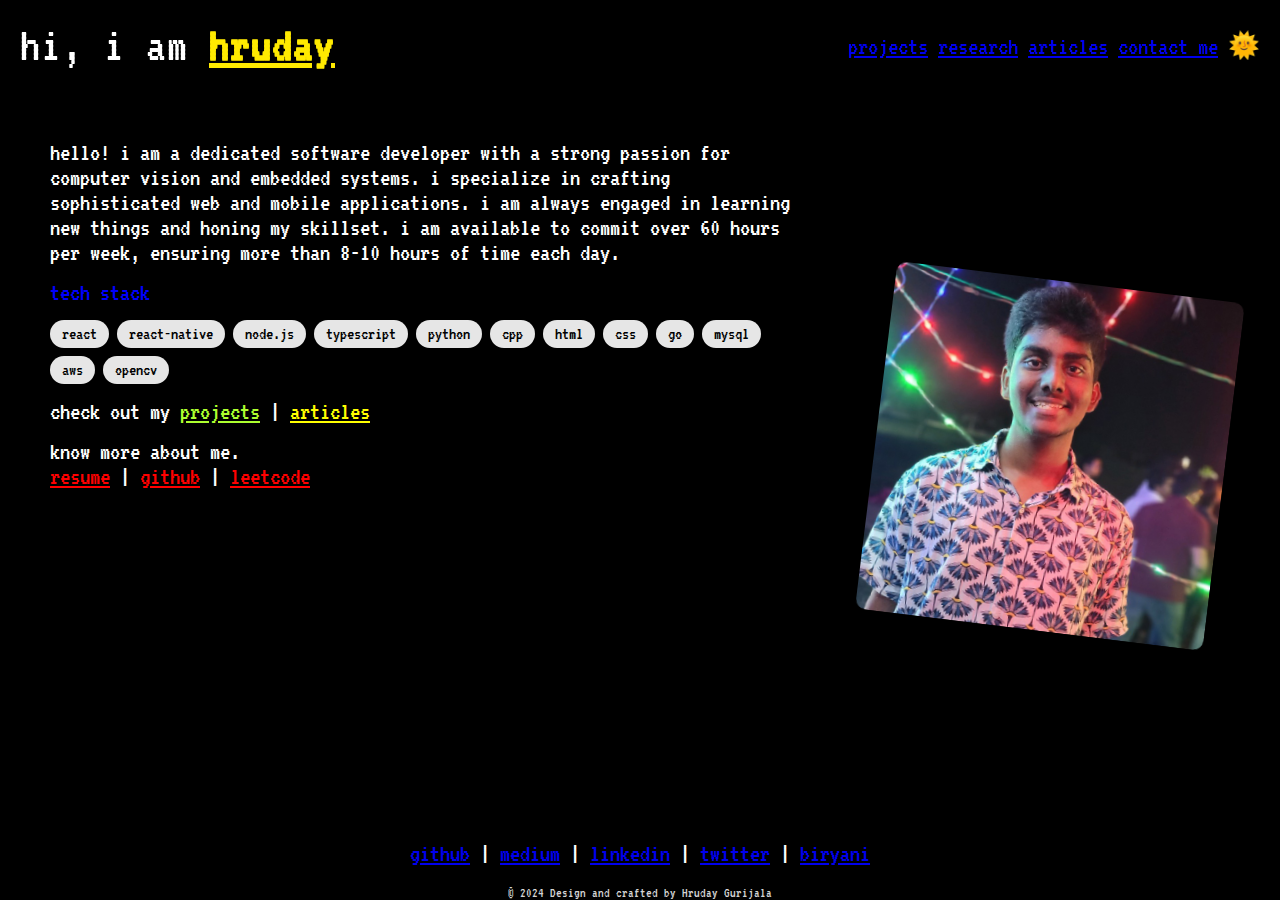
==== commit 1b0bb0fc: "UI changes" ====
--- a/index.html
+++ b/index.html
@@ -33,11 +33,13 @@
 
     <!-- content -->
     <div class="body" style="margin: 10px;">
-        <div class="about">
-            hello! i am a dedicated software developer with a strong passion for computer vision and embedded systems. i
+        <div class="about" >
+            <div style="margin-bottom: 15px;">
+                hello! i am a dedicated software developer with a strong passion for computer vision and embedded systems. i
             specialize in crafting sophisticated web and mobile applications. i am always engaged in learning new things
             and honing my skillset. i am available to commit over 60 hours per week, ensuring more than 8-10 hours of
             time each day.
+            </div>
             <div class="section">
                 <p style="color: blue;">tech stack</p>
                 <div class="card-tags">
@@ -47,21 +49,12 @@
                     <p class="tag">typescript</p>
                     <p class="tag">python</p>
                     <p class="tag">cpp</p>
-                    <p class="tag">embedded c</p>
-                    <p class="tag">R</p>
                     <p class="tag">html</p>
                     <p class="tag">css</p>
-                    <p class="tag">jquery</p>
-                    <p class="tag">tensorflow</p>
-                    <p class="tag">keras</p>
-                    <p class="tag">mongodb</p>
+                    <p class="tag">go</p>
                     <p class="tag">mysql</p>
-                    <p class="tag">docker</p>
                     <p class="tag">aws</p>
                     <p class="tag">opencv</p>
-                    <p class="tag">pygame</p>
-                    <p class="tag">fastapi</p>
-                    <p class="tag">restapi</p>
                 </div>
             </div>
             <div class="section">
@@ -76,10 +69,6 @@
                 <a href="https://github.com/HrudayGurijala" target="_blank" style="color: red;">github</a> |
                 <a href="https://leetcode.com/u/HrudayGurijala/" target="_blank" style="color: red;">leetcode</a>
 
-            </div>
-
-            <div class="section">
-                my interests : 🏓🎮🏎️🏋️🧳📽️
             </div>
         </div>
 
--- a/style.css
+++ b/style.css
@@ -26,13 +26,13 @@
     color: #000000;
 }
 
-/* Navbar styles */
 .navbar {
     position: sticky;
     top: 0;
     display: flex;
     padding: 20px;
-    background-color: #000000;
+    background-color: rgba(0, 0, 0, 0.6); /* Semi-transparent background */
+    backdrop-filter: blur(10px); /* Apply blur effect */
     z-index: 1000;
     justify-content: space-between;
     align-items: center;
@@ -63,7 +63,7 @@
 
 .cards {
     background: rgba(255, 255, 255, 0.05);
-    border: 1px solid rgba(255, 234, 0, 0.3);
+    /* border: 1px solid rgba(255, 234, 0, 0.3); */
     border-radius: 15px;
     overflow: hidden;
     transition: transform 0.3s ease, box-shadow 0.3s ease;
@@ -75,7 +75,7 @@
 
 .cards:hover {
     transform: translateY(-5px);
-    box-shadow: 0 8px 25px rgba(255, 234, 0, 0.2);
+    box-shadow: 0 8px 25px rgba(255, 234, 0, 0.5);
 }
 
 .card-image {
@@ -87,7 +87,6 @@
 .card-image img {
     width: 100%;
     height: 100%;
-    object-fit: cover;
     transition: transform 0.3s ease;
 }
 
@@ -160,7 +159,7 @@
 
 .card-buttons button:hover {
     transform: translateY(-2px);
-    box-shadow: 0 4px 12px rgba(255, 234, 0, 0.3);
+    box-shadow: 0 4px 12px rgba(255, 234, 0, 0.5);
 }
 
 /* Image Container with Flip Animation */
@@ -287,7 +286,8 @@
 
 /* Dark/Light mode specific styles */
 body.light-mode .navbar {
-    background-color: #ffffff;
+    /* background-color: #ffffff; */
+    background-color: rgba(255, 255, 255, 0.6);
 }
 
 body.light-mode .dark-mode-toggle{
@@ -330,6 +330,10 @@
 .about {
     flex: 1;
     margin: 20px;
+}
+
+.section{
+    margin-bottom: 15px;
 }
 
 /* Media query for tablets and smaller screens */
@@ -363,6 +367,7 @@
         align-items: center;
         gap: 10px;
         padding-top: 10px;
+        
     }
 
     .card-tags {
@@ -486,7 +491,7 @@
 
 .submit-btn:hover {
     transform: translateY(-2px);
-    box-shadow: 0 4px 12px rgba(255, 234, 0, 0.3);
+    box-shadow: 0 4px 12px rgba(255, 234, 0, 0.5);
 }
 
 /* Contact Info Styles */
@@ -498,7 +503,7 @@
 
 .info-card {
     background: rgba(255, 255, 255, 0.05);
-    border: 1px solid rgba(255, 234, 0, 0.3);
+    border: 1px solid rgba(255, 234, 0, 0.5);
     border-radius: 15px;
     padding: 1.5rem;
 }
@@ -590,3 +595,26 @@
 body.light-mode .info-card a {
     color: #000000;
 }
+/* For WebKit Browsers (Chrome, Edge, Safari) */
+::-webkit-scrollbar {
+    width: 10px; /* Width of the scrollbar */
+}
+
+::-webkit-scrollbar-track {
+    background: rgba(0, 0, 0, 0.1); /* Background of the scrollbar track */
+}
+
+::-webkit-scrollbar-thumb {
+    background: #888; /* Color of the scrollbar thumb */
+    border-radius: 10px; /* Rounded corners */
+}
+
+::-webkit-scrollbar-thumb:hover {
+    background: #555; /* Thumb color on hover */
+}
+
+/* For Firefox (using scrollbar-width and scrollbar-color) */
+body {
+    scrollbar-width: thin; /* Thin scrollbar */
+    scrollbar-color: #888 #f1f1f1; /* Thumb color and track color */
+}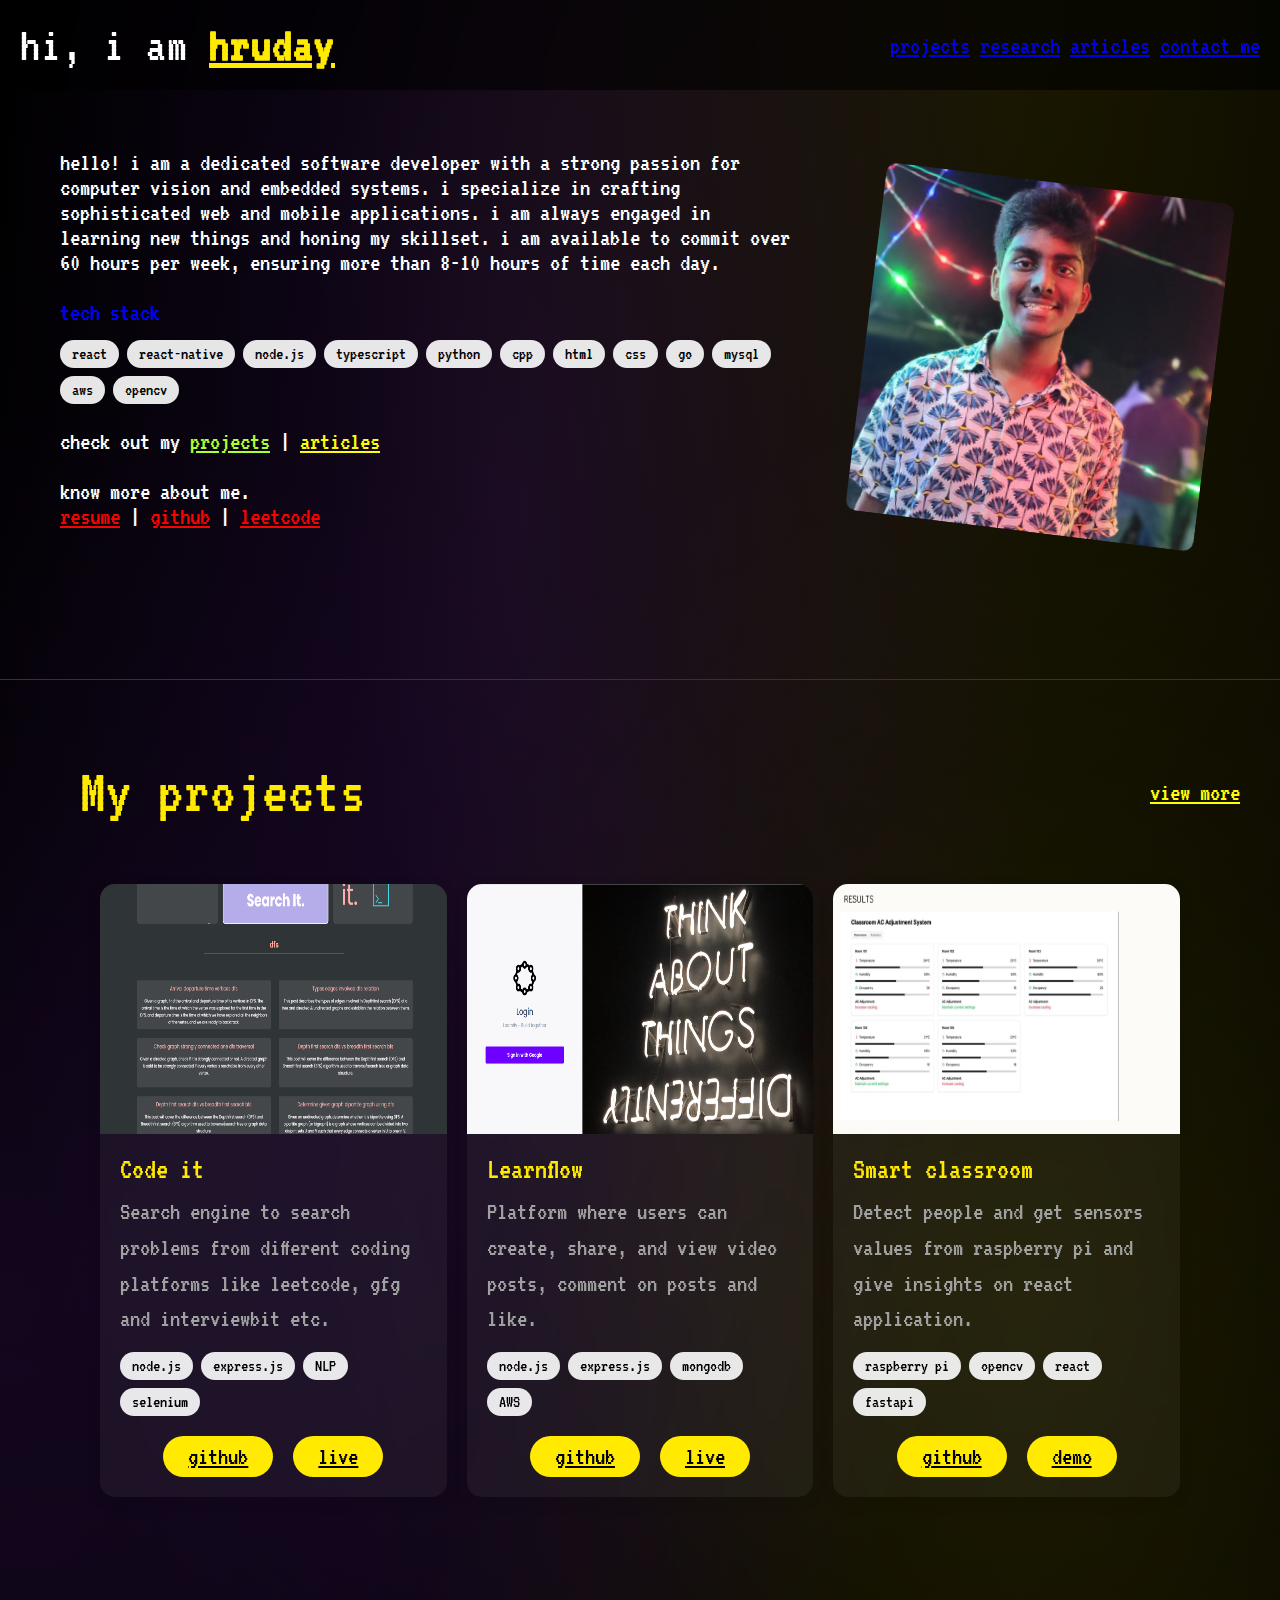
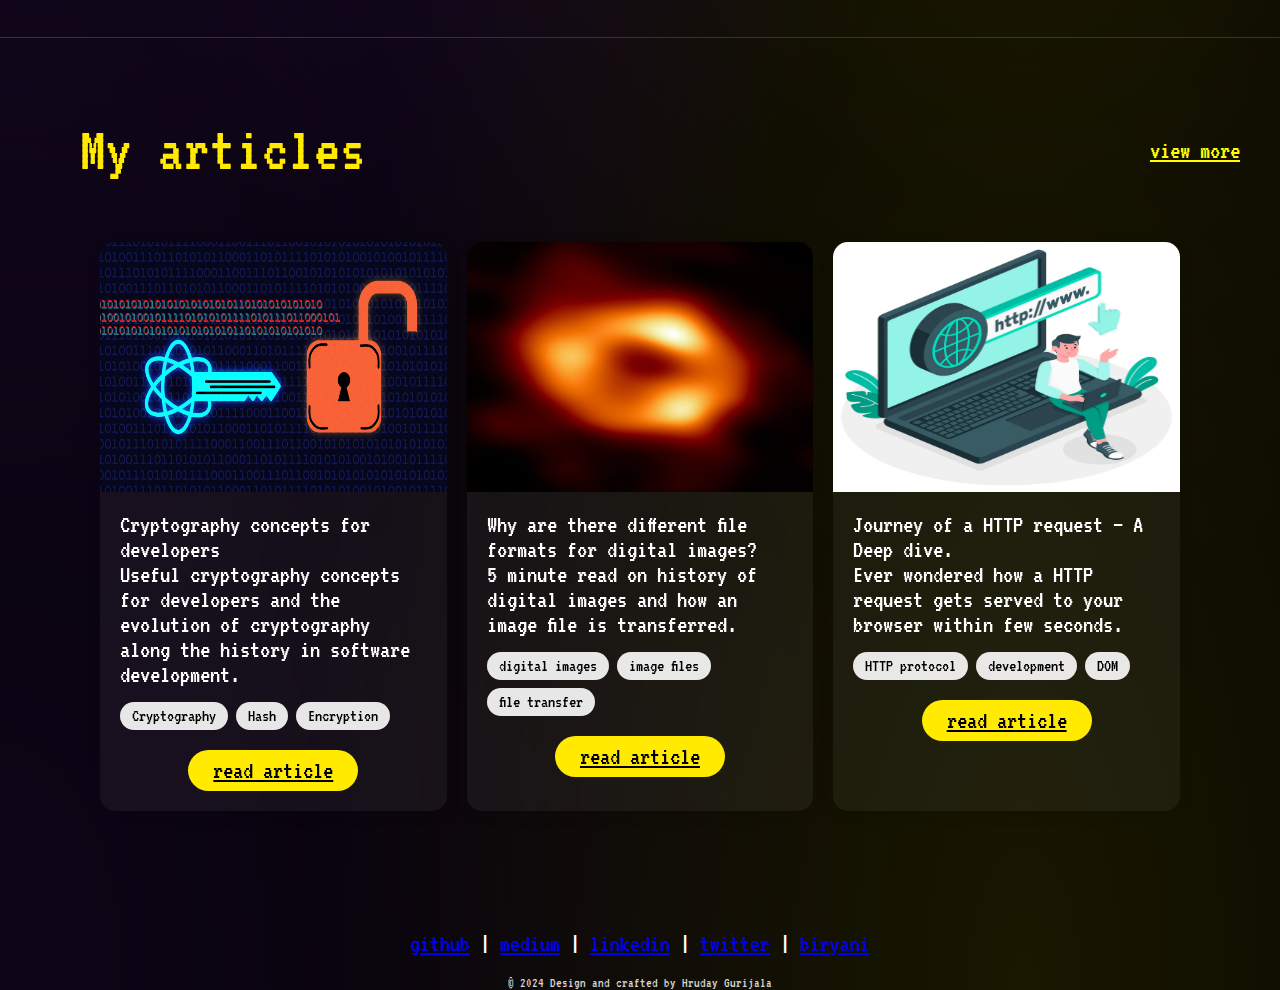
==== commit 2d0b9817: "UI changes and home page revamp" ====
--- a/index.html
+++ b/index.html
@@ -14,7 +14,6 @@
 </head>
 
 <body>
-
     <!-- navbar -->
     <div class="navbar">
         <div class="intro">hi, i am
@@ -27,20 +26,20 @@
             <a href="/research.html" class="contact">research</a>
             <a href="/articles.html" class="contact">articles</a>
             <a href="/contact.html" class="contact">contact me</a>
-            <button id="darkModeToggle" class="dark-mode-toggle">🌞</button>
+            <!-- <button id="darkModeToggle" class="dark-mode-toggle">🌞</button> -->
         </div>
     </div>
 
     <!-- content -->
-    <div class="body" style="margin: 10px;">
-        <div class="about" >
-            <div style="margin-bottom: 15px;">
+    <div class="body" style="margin: 20px; margin-bottom:35px;">
+        <div class="about">
+            <div style="margin-bottom: 25px;">
                 hello! i am a dedicated software developer with a strong passion for computer vision and embedded systems. i
-            specialize in crafting sophisticated web and mobile applications. i am always engaged in learning new things
-            and honing my skillset. i am available to commit over 60 hours per week, ensuring more than 8-10 hours of
-            time each day.
-            </div>
-            <div class="section">
+                specialize in crafting sophisticated web and mobile applications. i am always engaged in learning new things
+                and honing my skillset. i am available to commit over 60 hours per week, ensuring more than 8-10 hours of
+                time each day.
+            </div>
+            <div class="section" style="margin-bottom: 25px;">
                 <p style="color: blue;">tech stack</p>
                 <div class="card-tags">
                     <p class="tag">react</p>
@@ -57,18 +56,17 @@
                     <p class="tag">opencv</p>
                 </div>
             </div>
-            <div class="section">
+            <div class="section" style="margin-bottom: 25px;">
                 check out my <a href="/projects.html" style="color: greenyellow;">projects</a> |
                 <a href="/articles.html" style="color: yellow;">articles</a>
             </div>
 
-            <div class="section">
+            <div class="section" style="margin-bottom: 35px;">
                 <div>know more about me.</div>
                 <a href="https://drive.google.com/file/d/1YWACPNla4M6Yv0a2W__RfoY5WJqYKq2-/view?usp=sharing"
                     target="_blank" style="color: red;">resume</a> |
                 <a href="https://github.com/HrudayGurijala" target="_blank" style="color: red;">github</a> |
                 <a href="https://leetcode.com/u/HrudayGurijala/" target="_blank" style="color: red;">leetcode</a>
-
             </div>
         </div>
 
@@ -86,6 +84,173 @@
             </div>
         </div>
     </div>
+
+    <hr style="margin: 40px 0; border: none; border-top: 1px solid #333;">
+
+
+    <!-- Projects Section -->
+    <div style="margin: 40px;">
+        <div style="display: flex; justify-content: space-between; align-items: center; ">
+            <h1 style="margin: 0 40px;">My projects</h1>
+            <a href="/articles.html" style="color: yellow;">view more</a>
+        </div>
+        <div class="card-container" style="display: grid; grid-template-columns: repeat(auto-fit, minmax(300px, 1fr)); gap: 20px; margin:40px;">
+            <!-- code it -->
+            <div class="cards">
+                <div class="card-image">
+                    <img src="/assets/project6.png" alt="">
+                </div>
+                <div class="card-content">
+                    <div class="card-title">
+                        <h3>Code it</h3>
+                    </div>
+                    <div class="card-description">
+                        <p>Search engine to search problems from different coding platforms like leetcode, gfg and
+                            interviewbit etc.</p>
+                    </div>
+                    <div class="card-tags">
+                        <p class="tag">node.js</p>
+                        <p class="tag">express.js</p>
+                        <p class="tag">NLP</p>
+                        <p class="tag">selenium</p>
+                    </div>
+                    <div class="card-buttons">
+                        <button><a href="https://github.com/HrudayGurijala/Code-It-main" target="_blank"
+                                style="color: black;">github</a></button>
+                        <button><a href="https://code-it-main.onrender.com" target="_blank"
+                                style="color: black;">live</a></button>
+                    </div>
+                </div>
+            </div>
+
+            <!-- learnflow -->
+            <div class="cards">
+                <div class="card-image">
+                    <img src="/assets/project5.png" alt="">
+                </div>
+                <div class="card-content">
+                    <div class="card-title">
+                        <h3>Learnflow</h3>
+                    </div>
+                    <div class="card-description">
+                        <p>Platform where users can create, share, and view video posts, comment on posts and like.</p>
+                    </div>
+                    <div class="card-tags">
+                        <p class="tag">node.js</p>
+                        <p class="tag">express.js</p>
+                        <p class="tag">mongodb</p>
+                        <p class="tag">AWS</p>
+                    </div>
+                    <div class="card-buttons">
+                        <button><a href="https://github.com/HrudayGurijala/learnflow" target="_blank"
+                                style="color: black;">github</a></button>
+                        <button><a href="https://learnflow-ibb1.onrender.com" target="_blank"
+                                style="color: black;">live</a></button>
+                    </div>
+                </div>
+            </div>
+            <!-- smart classroom -->
+            <div class="cards">
+                <div class="card-image">
+                    <img src="/assets/project10.png" alt="">
+                </div>
+                <div class="card-content">
+                    <div class="card-title">
+                        <h3>Smart classroom</h3>
+                    </div>
+                    <div class="card-description">
+                        <p>Detect people and get sensors values from raspberry pi and give insights on react
+                            application.</p>
+                    </div>
+                    <div class="card-tags">
+                        <p class="tag">raspberry pi</p>
+                        <p class="tag">opencv</p>
+                        <p class="tag">react</p>
+                        <p class="tag">fastapi</p>
+                    </div>
+                    <div class="card-buttons">
+                        <button><a href="https://github.com/HrudayGurijala/smart_classroom" target="_blank"
+                                style="color: black;">github</a></button>
+                        <button><a
+                                href="https://drive.google.com/file/d/12-9apaXynG9jHmUM19z8SlYv6QAdIHi8/view?usp=sharing"
+                                target="_blank" style="color: black;">demo</a></button>
+                    </div>
+                </div>
+            </div>
+
+        </div>
+    </div>
+
+    <hr style="margin: 40px 0; border: none; border-top: 1px solid #333;">
+
+    <!-- Updated Articles Section with 3 cards -->
+    <div style="margin: 40px;">
+        <div style="display: flex; justify-content: space-between; align-items: center; margin-bottom: 25px;">
+            <h1 style="margin:0 40px ;">My articles</h1>
+            <a href="/articles.html" style="color: yellow;">view more</a>
+        </div>
+        <div class="card-container" style="display: grid; grid-template-columns: repeat(auto-fit, minmax(300px, 1fr)); gap: 20px; margin:40px;">            
+            <!-- New Article Card -->
+            <div class="cards">
+                <div class="card-image">
+                    <img src="/assets/article4.webp" alt="Image Formats Article">
+                </div>
+                <div class="card-content">
+                    <h3>Cryptography concepts for developers</h3>
+                    <p>Useful cryptography concepts for developers and the evolution of cryptography along the history in software development.</p>
+                    <div class="card-tags">
+                        <p class="tag">Cryptography</p>
+                        <p class="tag">Hash</p>
+                        <p class="tag">Encryption</p>
+                    </div>
+                    <div class="card-buttons">
+                        <button><a href="https://medium.com/@gurijalahruday/cryptography-concepts-for-developers-a90de71e384e" target="_blank"
+                                style="color: black;">read article</a></button>
+                    </div>
+                </div>
+            </div>
+
+            <div class="cards">
+                <div class="card-image">
+                    <img src="/assets/article2.webp" alt="Image Formats Article">
+                </div>
+                <div class="card-content">
+                    <h3>Why are there different file formats for digital images?</h3>
+                    <p>5 minute read on history of digital images and how an image file is transferred.</p>
+                    <div class="card-tags">
+                        <p class="tag">digital images</p>
+                        <p class="tag">image files</p>
+                        <p class="tag">file transfer</p>
+                    </div>
+                    <div class="card-buttons">
+                        <button><a href="https://medium.com/@gurijalahruday/why-there-are-different-file-formats-for-digital-images-8841e9852ce0" 
+                                target="_blank" style="color: black;">read article</a></button>
+                    </div>
+                </div>
+            </div>
+
+            <div class="cards">
+                <div class="card-image">
+                    <img src="/assets/article1.webp" alt="">
+                </div>
+                <div class="card-content">
+                    <h3>Journey of a HTTP request — A Deep dive.</h3>
+                    <p>Ever wondered how a HTTP request gets served to your browser within few seconds.</p>
+                    <div class="card-tags">
+                        <p class="tag">HTTP protocol</p>
+                        <p class="tag">development</p>
+                        <p class="tag">DOM</p>
+                    </div>
+                    <div class="card-buttons">
+                        <button><a
+                                href="https://medium.com/@gurijalahruday/journey-of-a-http-request-a-deep-dive-98d7841abb5e"
+                                target="_blank" style="color: black;">read article</a></button>
+                    </div>
+                </div>
+            </div>
+        </div>
+    </div>
+
 
     <!-- footer -->
     <div class="footer">
@@ -95,12 +260,11 @@
         <a href="https://x.com/hrudaygg" target="_blank">twitter</a> |
         <a href="https://buymeacoffee.com/gurijalahrk" target="_blank">biryani</a>
     </div>
-    <footer style="text-align: center;  font-size: 14px; color:#d3d3d3;">
+    <footer style="text-align: center; font-size: 14px; color:#d3d3d3;">
         &copy; 2024 Design and crafted by Hruday Gurijala
     </footer>
-    
 </body>
-
+<!-- 
 <script>
     document.getElementById('darkModeToggle').addEventListener('click', () => {
         document.body.classList.toggle('light-mode');
@@ -119,6 +283,6 @@
             document.getElementById('darkModeToggle').textContent = '🌞';
         }
     });
-</script>
+</script> -->
 
 </html>--- a/style.css
+++ b/style.css
@@ -14,17 +14,31 @@
 body {
     margin: 0;
     font-family: 'VT323', monospace;
-    background-color: #000000; 
     color: #ffffff; 
     min-height: 100vh;
     display: flex;
     flex-direction: column;
 }
 
-body.light-mode {
-    background-color: #ffffff;
+body {
+    background-color: #000000;
+    background-image: 
+        radial-gradient(at 40% 20%, rgba(147, 51, 234, 0.15) 0px, transparent 50%),
+        radial-gradient(at 80% 0%, rgba(255, 234, 0, 0.1) 0px, transparent 50%),
+        radial-gradient(at 0% 50%, rgba(147, 51, 234, 0.1) 0px, transparent 50%),
+        radial-gradient(at 80% 50%, rgba(255, 234, 0, 0.05) 0px, transparent 50%),
+        radial-gradient(at 0% 100%, rgba(147, 51, 234, 0.1) 0px, transparent 50%),
+        radial-gradient(at 80% 100%, rgba(255, 234, 0, 0.1) 0px, transparent 50%);
+    position: relative;
+}
+
+body.light-mode::before {
+    opacity: 0.3; /* Reduces the intensity in light mode */
+}
+
+/* body.light-mode {
     color: #000000;
-}
+}  */
 
 .navbar {
     position: sticky;
